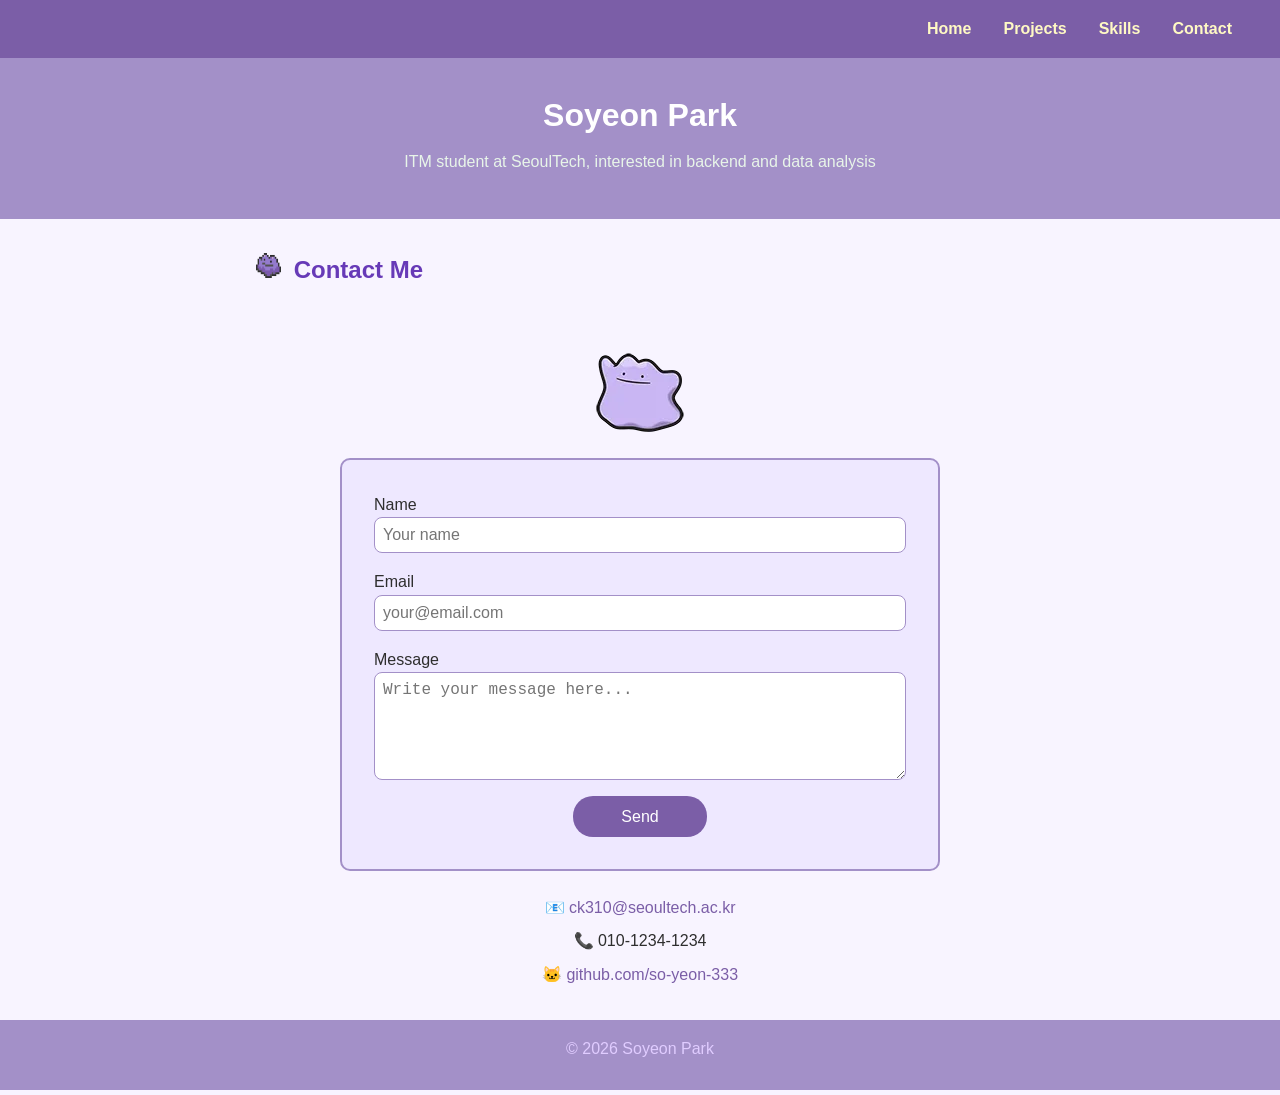
==== contact.html @ 18955249 "Initial commit: Base files carried over from Assignment 1 for Assignment 2 enhancements" ====
<!DOCTYPE html>
<html lang="en">

<head>
    <meta charset="UTF-8">
    <meta name="viewport" content="width=device-width, initial-scale=1.0">
    <title>Soyeon Park | Contact</title>
    <link rel="stylesheet" href="css/styles.css">
</head>

<body>
    <nav>
        <ul>
            <li><a href="index.html">Home</a></li>
            <li><a href="projects.html">Projects</a></li>
            <li><a href="skills.html">Skills</a></li>
            <li><a href="contact.html">Contact</a></li>
        </ul>
    </nav>

    <header>
        <h1>Soyeon Park</h1>
        <p>ITM student at SeoulTech, interested in backend and data analysis</p>
    </header>

    <main>
        <section id="contact">
            <h2><img src="images/pixel-ditto.png" alt="pixel ditto"> Contact Me</h2>
            <img src="images/ditto.png" alt="Ditto waving hello" id="contact-ditto">

            <div class="contact-form-box">
                <form>
                    <div>
                        <label for="name">Name</label>
                        <input type="text" id="name" name="name" placeholder="Your name">
                    </div>
                    <div>
                        <label for="email">Email</label>
                        <input type="email" id="email" name="email" placeholder="your@email.com">
                    </div>
                    <div>
                        <label for="message">Message</label>
                        <textarea id="message" name="message" rows="5"
                            placeholder="Write your message here..."></textarea>
                    </div>
                    <button type="submit">Send</button>
                </form>
            </div>

            <div class="contact-info">
                <p>📧 <a href="mailto:ck310@seoultech.ac.kr">ck310@seoultech.ac.kr</a></p>
                <p>📞 010-1234-1234</p>
                <p>🐱 <a href="https://github.com/so-yeon-333" target="_blank">github.com/so-yeon-333</a></p>
            </div>


        </section>
    </main>


    <footer>
        <p>&copy; 2026 Soyeon Park</p>
    </footer>

</body>

</html>
---- css/styles.css ----
/* Reset default styles applied by the browser */
/* * is the universal selector - applies to all elements */
* {
    margin: 0;
    padding: 0;
    box-sizing: border-box; /* includes padding and border in element's total width/height */
}

/* Body base styles */
body {
    font-family: Verdana, sans-serif;
    background-color: #F8F4FF; 
    color: #2e2e2e;
    line-height: 1.6;
}

/* Navigation bar styles */
nav {
    background-color: #7B5EA7;
    padding: 1rem; /* rem unit - relative to root font size (1rem = 16px by default) */
}

nav ul {
    list-style: none;
    display: flex;
    justify-content: flex-end; /* right-aligned */
}

nav ul li {
    margin-right: 2rem;
}

nav ul li a {
    color: #fff9c4;
    text-decoration: none; /* removes default underline from links */
    font-weight: bold;
}

/* Nav link hover effect */
nav ul li a:hover {
    color: #e0ccff;
}

/* Header styles */
header {
    background-color: #a390c8;
    color: #ffffff;
    text-align: center;
    padding: 2rem;
}

header p {
    margin-top: 0.5rem;
    font-size: 1rem;
    color: #e8f5e9;
}

/* Footer styles */
footer {
    background-color: #a390c8;
    color: #e0ccff;
    text-align: center;
    padding: 1rem;
    margin-top: 2rem;
}

/* Heading font */
h1, h2, h3 {
    font-family: 'Segoe UI', sans-serif;
}

/* Main content styles */
main {
    max-width: 800px; 
    margin: 2rem auto;
    padding: 0 1rem;
}

h2 {
    color: #673AB7;
    margin-bottom: 1rem;
}

h3 {
    color: #673AB7;
    margin-bottom: 0.5rem;
}

section {
    margin-bottom: 2rem;
}

/* Project/skill card styles */
article {
    background-color: #ffffff;
    border-left: 4px solid #a390c8; /* applies border to left side only */
    padding: 1rem;
    margin-bottom: 1rem;
    border-radius: 10px; /* rounds the corners */
}

p {
    margin-bottom: 0.8rem;
}

/* Pixel ditto icon size */
h2 img {
    width: 25px;
    height: 25px;
    margin-right: 6px;
}

/* About Me styles */
#big-ditto {
    width: 200px;
}

.about-me-box {
    display: flex;
    align-items: center;
    gap: 4rem;
}

/* Reusable info box styles (used in About Me, Education, Certifications) */
.info-box {
    border: 2px solid #a390c8;
    border-radius: 10px;
    padding: 1rem;
    background-color: #eee8ff;
    margin-bottom: 1rem;
}

/* Tech-list styles */
.tech-list {
    list-style: none;
    display: flex;
}

.tech-list li {
    background-color: #a390c8;
    color: #ffffff;
    padding: 2px 10px;
    border-radius: 20px; /* rounds the corners */
    font-size: 0.85rem;
    margin-right: 0.5rem;
}

/* Contact styles */
/* display: block + margin: auto centers the image horizontally */
#contact-ditto {
    display: block;
    margin: 1rem auto;
}

.contact-form-box {
    border: 2px solid #a390c8;
    border-radius: 10px;
    padding: 2rem;
    max-width: 600px;
    margin: 1.5rem auto;
    background-color: #eee8ff;
}

/* Form input layout */
form div {
    display: flex;
    flex-direction: column;
    margin-bottom: 1rem;
}

form input,
form textarea {
    border: 1px solid #a390c8;
    border-radius: 8px;
    padding: 0.5rem;
    font-size: 1rem;
    outline: none; /* removes default browser focus outline */
}

/* Input focus effect */
/* :focus applies style when element is clicked/active */
form input:focus,
form textarea:focus {
    border-color: #7B5EA7;
}

form button {
    display: block;
    margin: 0 auto;
    padding: 0.7rem 3rem;
    background-color: #7B5EA7;
    color: #ffffff;
    border: none;
    border-radius: 20px;
    font-size: 1rem;
    cursor: pointer; /* changes cursor to hand icon on hover */
}

/* Button hover effect */
form button:hover {
    background-color: #a390c8;
}

/* Contact info styles */
.contact-info {
    text-align: center;
    margin-top: 1rem;
}

.contact-info p {
    margin-bottom: 0.5rem;
    font-size: 1rem;
}

.contact-info a {
    color: #7B5EA7;
    text-decoration: none;
}

/* Contact info link hover effect */
.contact-info a:hover {
    color: #a390c8;
}

/* Skills list styles */
#skills ul {
    list-style: none;
    padding-left: 0;
}

#skills ul li {
    font-size: 1rem;
    padding: 6px 0;
}

/* Base styles apply to desktops and large screens (769px+) */
/* Responsive design - tablets and larger smartphones (481px - 768px) */
@media (min-width: 481px) and (max-width: 768px) {
    main {
        margin: 1rem auto;
        padding: 0 0.8rem;
    }

    /* Stack nav links vertically */
    nav ul {
        flex-direction: column;
        align-items: center;
    }

    nav ul li {
        margin-right: 0;
        margin-bottom: 0.5rem;
    }

    /* Stack about-me image and text vertically */
    .about-me-box {
        flex-direction: column;
        align-items: center;
    }
}

/* Responsive design - small smartphones (0px - 480px) */
@media (max-width: 480px) {
    header {
        padding: 1rem;
    }

    /* Smaller heading on mobile */
    header h1 {
        font-size: 1.5rem;
    }

    main {
        margin: 0.5rem auto;
        padding: 0 0.5rem;
    }

    article {
        padding: 0.8rem;
    }

    .about-me-box {
        flex-direction: column;
        align-items: center;
    }
}
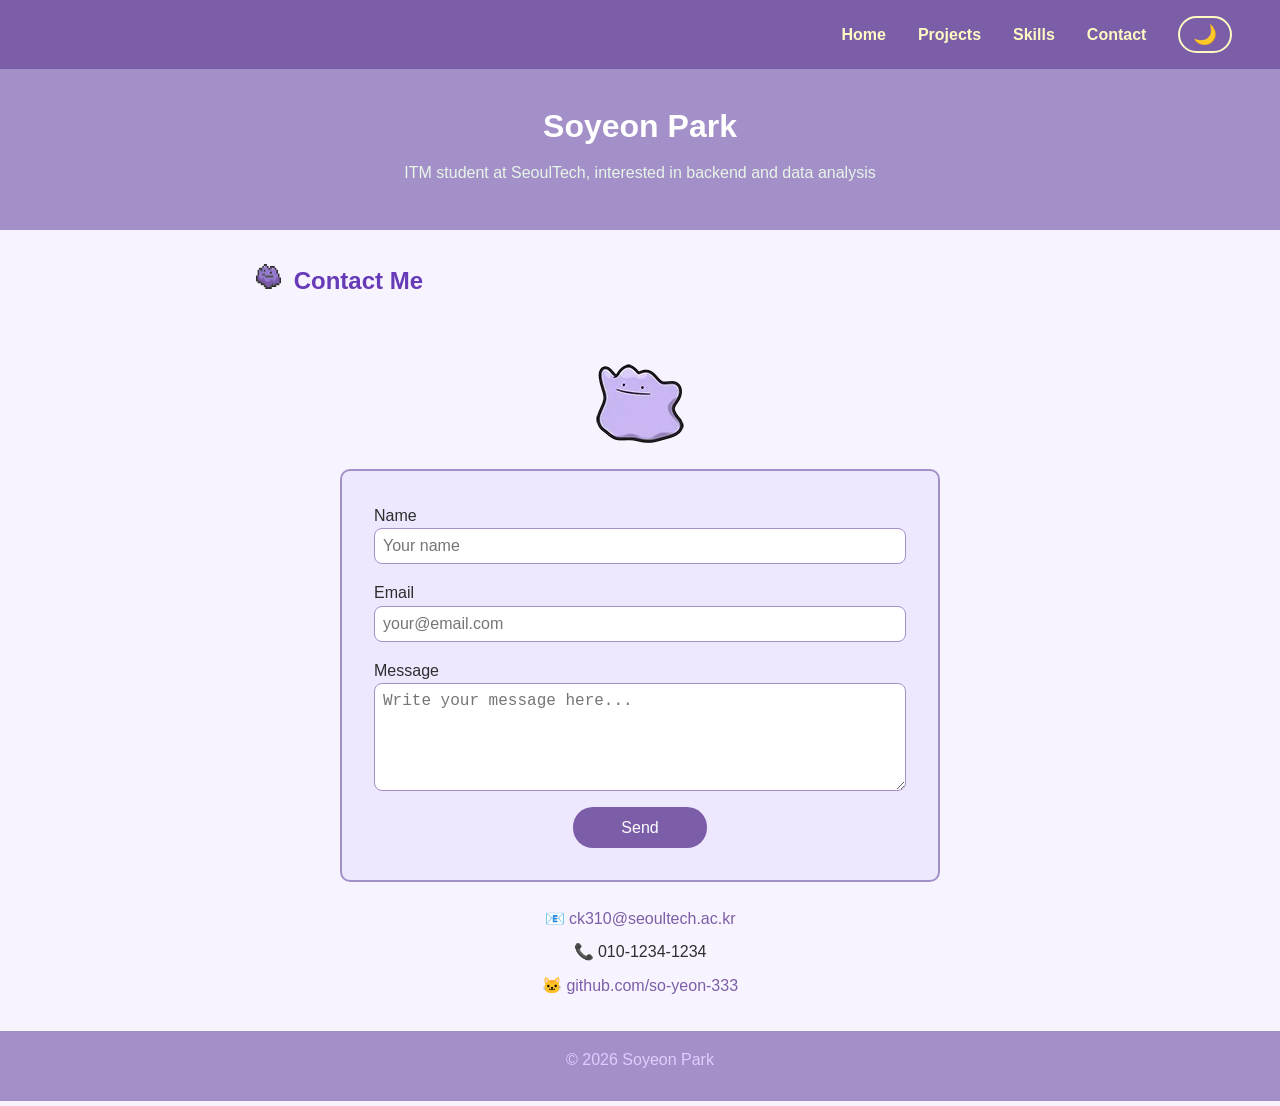
==== commit cb9d06ea: "Add theme toggle button to navigation" ====
--- a/contact.html
+++ b/contact.html
@@ -15,6 +15,7 @@
             <li><a href="projects.html">Projects</a></li>
             <li><a href="skills.html">Skills</a></li>
             <li><a href="contact.html">Contact</a></li>
+            <li><button id="theme-toggle">🌙</button></li>
         </ul>
     </nav>
 
--- a/css/styles.css
+++ b/css/styles.css
@@ -24,6 +24,7 @@
     list-style: none;
     display: flex;
     justify-content: flex-end; /* right-aligned */
+    align-items: center; 
 }
 
 nav ul li {
@@ -39,6 +40,19 @@
 /* Nav link hover effect */
 nav ul li a:hover {
     color: #e0ccff;
+}
+
+#theme-toggle {
+    background: none;
+    border: 2px solid #fff9c4;
+    border-radius: 20px;
+    padding: 0.3rem 0.8rem;
+    font-size: 1.2rem;
+    cursor: pointer;
+}
+
+#theme-toggle:hover {
+    background-color: rgba(255, 255, 255, 0.2);
 }
 
 /* Header styles */
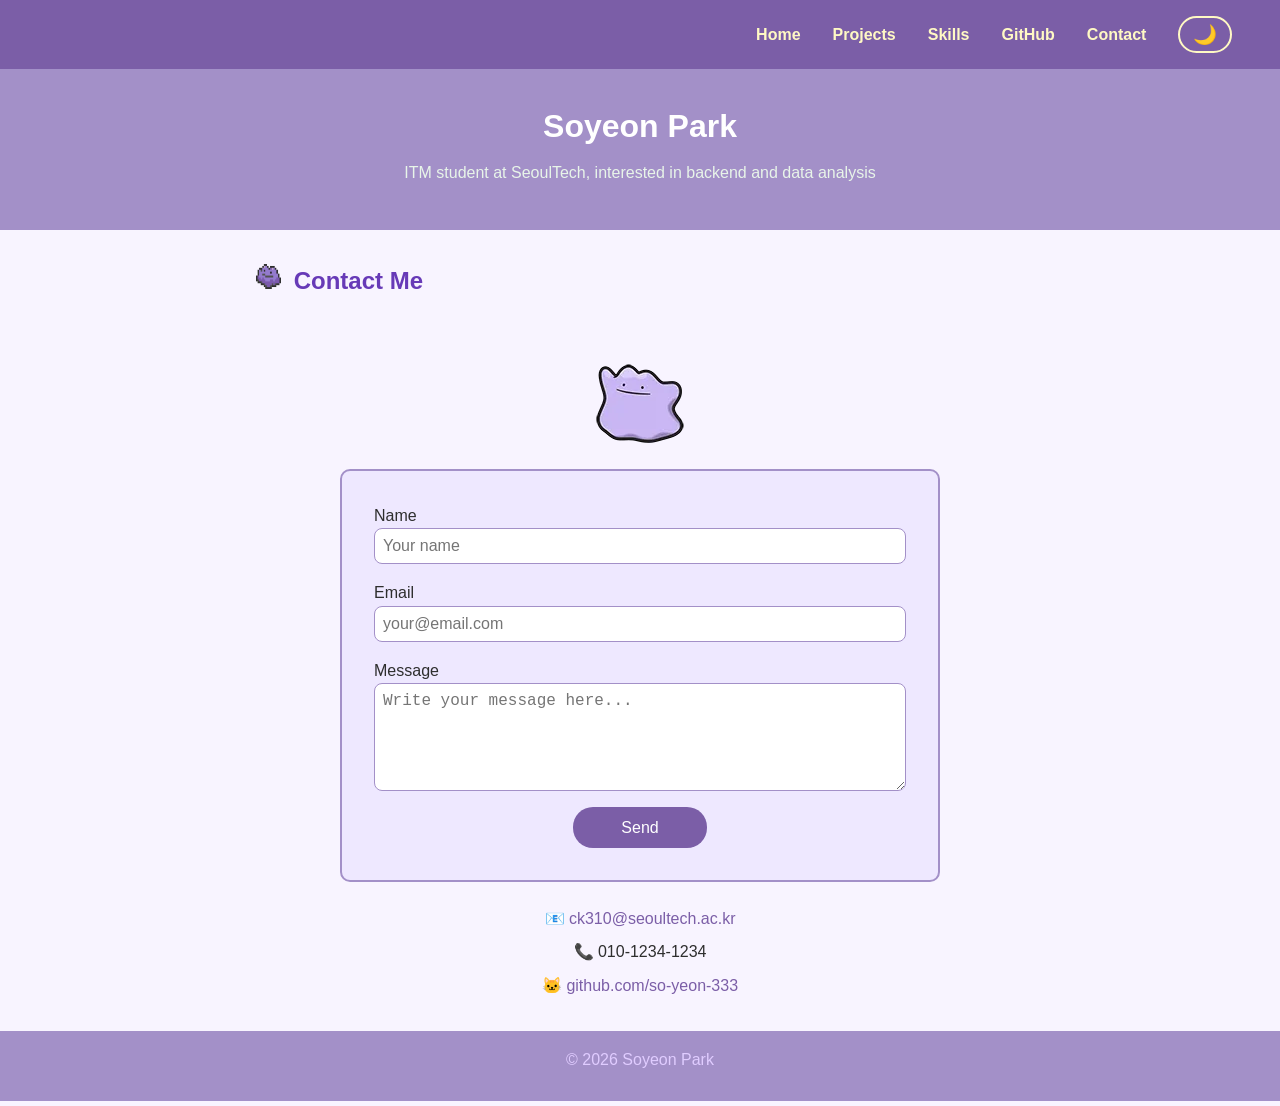
==== commit aa02e1cb: "add github page in nav" ====
--- a/contact.html
+++ b/contact.html
@@ -14,6 +14,7 @@
             <li><a href="index.html">Home</a></li>
             <li><a href="projects.html">Projects</a></li>
             <li><a href="skills.html">Skills</a></li>
+            <li><a href="github.html">GitHub</a></li>
             <li><a href="contact.html">Contact</a></li>
             <li><button id="theme-toggle">🌙</button></li>
         </ul>
@@ -62,7 +63,7 @@
     <footer>
         <p>&copy; 2026 Soyeon Park</p>
     </footer>
-
+    <script src="js/script.js"></script>
 </body>
 
 </html>
--- a/css/styles.css
+++ b/css/styles.css
@@ -247,6 +247,86 @@
     padding: 6px 0;
 }
 
+/* Filter button styles */
+#filter-buttons {
+    margin-bottom: 1.5rem;
+    display: flex;
+    gap: 0.5rem;
+}
+
+.filter-btn {
+    padding: 0.4rem 1.2rem;
+    border: 2px solid #a390c8;
+    border-radius: 20px;
+    background-color: #ffffff;
+    color: #7B5EA7;
+    font-size: 0.9rem;
+    cursor: pointer;
+    font-weight: bold;
+}
+
+.filter-btn:hover {
+    background-color: #eee8ff;
+}
+
+.filter-btn.current {
+    background-color: #7B5EA7;
+    color: #ffffff;
+}
+
+
+
+
+/* Dark Theme */
+body.dark-theme {
+    background-color: #1a1a2e;
+    color: #e0e0e0;
+}
+
+body.dark-theme nav {
+    background-color: #16213e;
+}
+
+body.dark-theme header {
+    background-color: #0f3460;
+}
+
+body.dark-theme header p {
+    color: #b8d4e3;
+}
+
+body.dark-theme footer {
+    background-color: #0f3460;
+    color: #b8b8d0;
+}
+
+body.dark-theme h2 {
+    color: #b39ddb;
+}
+
+body.dark-theme h3 {
+    color: #b39ddb;
+}
+
+body.dark-theme .filter-btn {
+    background-color: #1a1a2e;
+    color: #b39ddb;
+    border-color: #7B5EA7;
+}
+
+body.dark-theme .filter-btn:hover {
+    background-color: #1e2a4a;
+}
+
+body.dark-theme .filter-btn.current {
+    background-color: #7B5EA7;
+    color: #ffffff;
+}
+
+
+
+
+
 /* Base styles apply to desktops and large screens (769px+) */
 /* Responsive design - tablets and larger smartphones (481px - 768px) */
 @media (min-width: 481px) and (max-width: 768px) {
@@ -273,6 +353,57 @@
     }
 }
 
+body.dark-theme article {
+    background-color: #1e2a4a;
+    border-left-color: #9575cd;
+}
+
+body.dark-theme .info-box {
+    background-color: #1e2a4a;
+    border-color: #9575cd;
+}
+
+body.dark-theme .contact-form-box {
+    background-color: #1e2a4a;
+    border-color: #9575cd;
+}
+
+body.dark-theme form input,
+body.dark-theme form textarea {
+    background-color: #1a1a2e;
+    border-color: #7B5EA7;
+    color: #e0e0e0;
+}
+
+body.dark-theme form label {
+    color: #e0e0e0;
+}
+
+body.dark-theme form button {
+    background-color: #7B5EA7;
+}
+
+body.dark-theme form button:hover {
+    background-color: #9575cd;
+}
+
+body.dark-theme .contact-info a {
+    color: #b39ddb;
+}
+
+body.dark-theme .contact-info a:hover {
+    color: #9575cd;
+}
+
+body.dark-theme .tech-list li {
+    background-color: #7B5EA7;
+}
+
+body.dark-theme #theme-toggle {
+    border-color: #b39ddb;
+}
+
+
 /* Responsive design - small smartphones (0px - 480px) */
 @media (max-width: 480px) {
     header {
